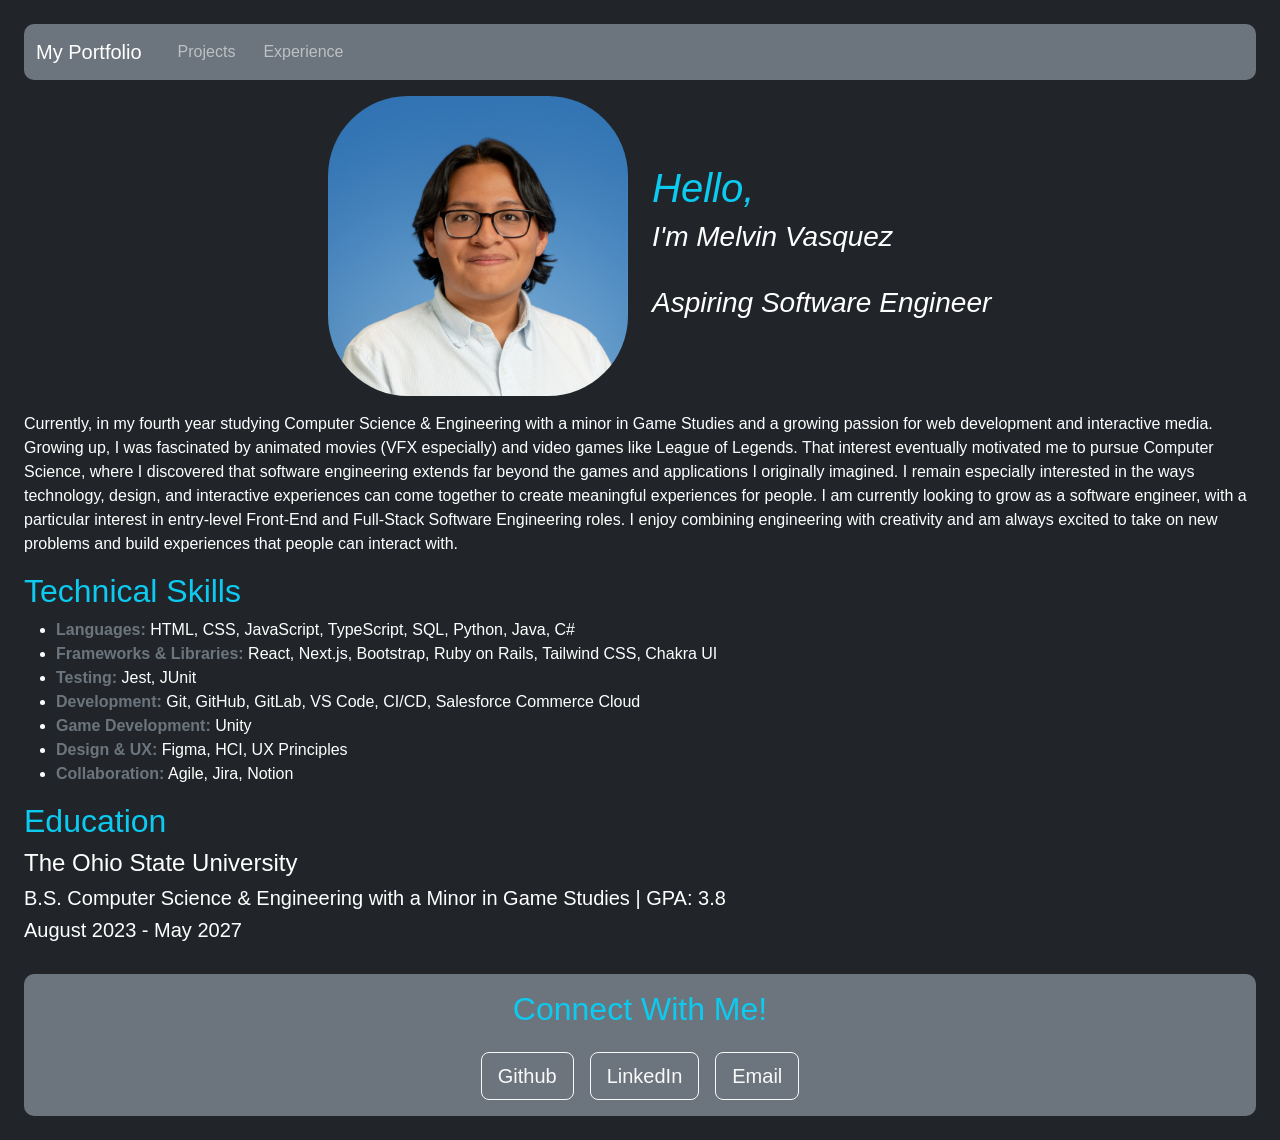
==== pages/index.html @ b380cce4 "upload current state of portfolio website" ====
<!DOCTYPE html>
    <html lang="en"> <!--remember no info goes before this-->
    <head>
        <meta charset="UTF-8">
        <meta name="keywords" content="portfolio website">
        <meta name="author" content="Melvin Joe Vasquez">
        <meta name="viewport" content="width=device-width, initial-scale=1.0">
        <title>My Portfolio</title>
        <link rel="stylesheet" href="../css/bootstrap.min.css">
        <link rel="stylesheet" href="../css/grid.css">
        <link rel="stylesheet" href="../css/bootstrap-grid.css">
        <link rel="stylesheet" href="../css/MyCustom.css">
        <script src="../js/bootstrap.bundle.min.js"></script>

    </head>
    <body class="m-4 bg-dark text-white">
        <!-- Visible content goes here -->
        <header>
            <nav class="navbar navbar-expand-lg navbar-dark bg-gray">
                <a class="navbar-brand" href="index.html">My Portfolio</a>
                <button class="navbar-toggler" type="button" data-bs-toggle="collapse" data-bs-target="#navbarSupportedContent" aria-controls="navbarSupportedContent" aria-expanded="false" aria-label="Toggle navigation bar">
                    <span class="navbar-toggler-icon"></span>
                </button>
                <!--navbar component from bootstrap, reworked example code I found in the docs to fit my needs-->
                <div class="collapse navbar-collapse" id="navbarSupportedContent">
                    <ul class="navbar-nav mr-auto">
                        <li class="nav-item">
                            <a class="nav-link" href="projects.html">Projects</a>
                        </li>
                        <li class="nav-item">
                            <a class="nav-link" href="experience.html">Experience</a>
                        </li>
                        <!--Going to make these pages later-->
                        <!-- <li class="nav-item">
                            <a class="nav-link" href="blog.html">Blog</a>
                        </li>
                        <li class="nav-item">
                            <a class="nav-link" href="contact.html">Contact Me</a>
                        </li> -->
                    </ul>
                </div>
            </nav>
            <!--grid for my introduction-->
            <div id="introduction" class="container p-3">
                <div class="row">
                    <div class="col d-flex justify-content-end">
                        <img width=300 src="../images/my_headshot.png" alt="Melvin Vasquez Headshot">
                    </div>  
                    <div class="col w-100 d-flex flex-column justify-content-center">
                        <h1>Hello,</h1>
                        <h3>I'm Melvin Vasquez</h3> 
                        <br>
                        <h3>Aspiring Software Engineer</h3>
                    </div>
                </div>
            </div>
        </header>
        <main>
            <section id="about">
                <p>
                    Currently, in my fourth year studying Computer Science & Engineering with a minor in Game Studies 
                    and a growing passion for web development and interactive media. Growing up, I was fascinated by animated movies (VFX especially) 
                    and video games like League of Legends. That interest eventually motivated me to pursue Computer Science, where I
                    discovered that software engineering extends far beyond the games and applications I originally imagined. I remain
                    especially interested in the ways technology, design, and interactive experiences can come together to create meaningful
                    experiences for people.
                    I am currently looking to grow as a software engineer, with a particular interest in entry-level Front-End and Full-Stack
                    Software Engineering roles. I enjoy combining engineering with creativity and am always excited to take on new problems
                    and build experiences that people can interact with.
                </p>
            </section>
            <section id="skills">
                <h2>Technical Skills</h2>
                <!--utilized list to showcase my tech stack-->
                <ul>
                    <li><strong>Languages:</strong> HTML, CSS, JavaScript, TypeScript, SQL, Python, Java, C#</li>
                    <li><strong>Frameworks & Libraries:</strong> React, Next.js, Bootstrap, Ruby on Rails, Tailwind CSS, Chakra UI</li>
                    <li><strong>Testing:</strong> Jest, JUnit</li>
                    <li><strong>Development:</strong> Git, GitHub, GitLab, VS Code, CI/CD, Salesforce Commerce Cloud</li>
                    <li><strong>Game Development:</strong> Unity</li>
                    <li><strong>Design & UX:</strong> Figma, HCI, UX Principles</li>
                    <li><strong>Collaboration:</strong> Agile, Jira, Notion</li>
                </ul>
            </section>
            <section id="education">
                <h2>Education</h2>
                <h4>The Ohio State University</h4>
                <h5>B.S. Computer Science & Engineering with a Minor in Game Studies | GPA: 3.8</h5>
                <h5>August 2023 - May 2027</h5>
            </section>
        </main>
        <br>
        <footer class="text-center">
            <h2 class="d-flex justify-content-center py-3">Connect With Me!</h2>
            <div class="d-flex justify-content-center gap-3 pb-3">
                <!--used AI to fix my button styling, I originally had buttons with an "a" tag inside, but that led to issues -->
                <!--learned that a "a" tag inside a button is not valid HTML, so I used an a tag with the bootstrap btn class -->
                <a href="https://github.com/Meliboy" target="_blank" class="btn btn-outline-light btn-lg px-3">Github</a>
                <a href="https://www.linkedin.com/in/melvinjvasquez/" target="_blank" class="btn btn-outline-light btn-lg px-3">LinkedIn</a>
                <a href="mailto:melvin.60834@gmail.com" target="_blank" class="btn btn-outline-light btn-lg px-3">Email</a>
            </div>
        </footer>
    </body>
</html>
---- css/grid.css ----
.themed-grid-col {
  padding-top: .75rem;
  padding-bottom: .75rem;
  background-color: lightgrey;
  border: 1px solid rgba(86, 61, 124, .2);
}

.themed-container {
  padding: .75rem;
  margin-bottom: 1.5rem;
  background-color: rgba(0, 123, 255, .15);
  border: 1px solid rgba(0, 123, 255, .2);
}

.responsiveMain {
  width: 100%;
  height: 400px;
  object-fit: cover;
  
}

.bi {
  vertical-align: -.125em;
  fill: currentColor;
}

.feature-icon {
  display: inline-flex;
  align-items: center;
  justify-content: center;
  width: 4rem;
  height: 4rem;
  margin-bottom: 1rem;
  font-size: 2rem;
  color: #fff;
  border-radius: .75rem;
}

.rounded-4 { border-radius: .5rem; }
.rounded-5 { border-radius: 1rem; }
---- css/MyCustom.css ----
@charset "utf-8";

/* CSS Document */
/*      
use style tag within a head element of html to add inline css    
   			Page Level
            * {}
            Tag Level
            h2 {}
            h1, h2 {}
            Class level
            .column {} 
*/
body {
	font-family: "Gill Sans", "Gill Sans MT", "Myriad Pro", "DejaVu Sans Condensed", Helvetica, Arial, "sans-serif";
}

h1, h2 {
	color: var(--bs-info);
}

li strong {
	color: var(--bs-secondary);
}

img {
	border-radius: 80px;
}

#introduction h1, h3 {
	font-style: italic;
}

nav, footer {
	background-color: var(--bs-secondary);
	border-radius: 10px;
}

header a{
	margin-left: 12px;
}
 
header button{
	margin-right: 12px;
}
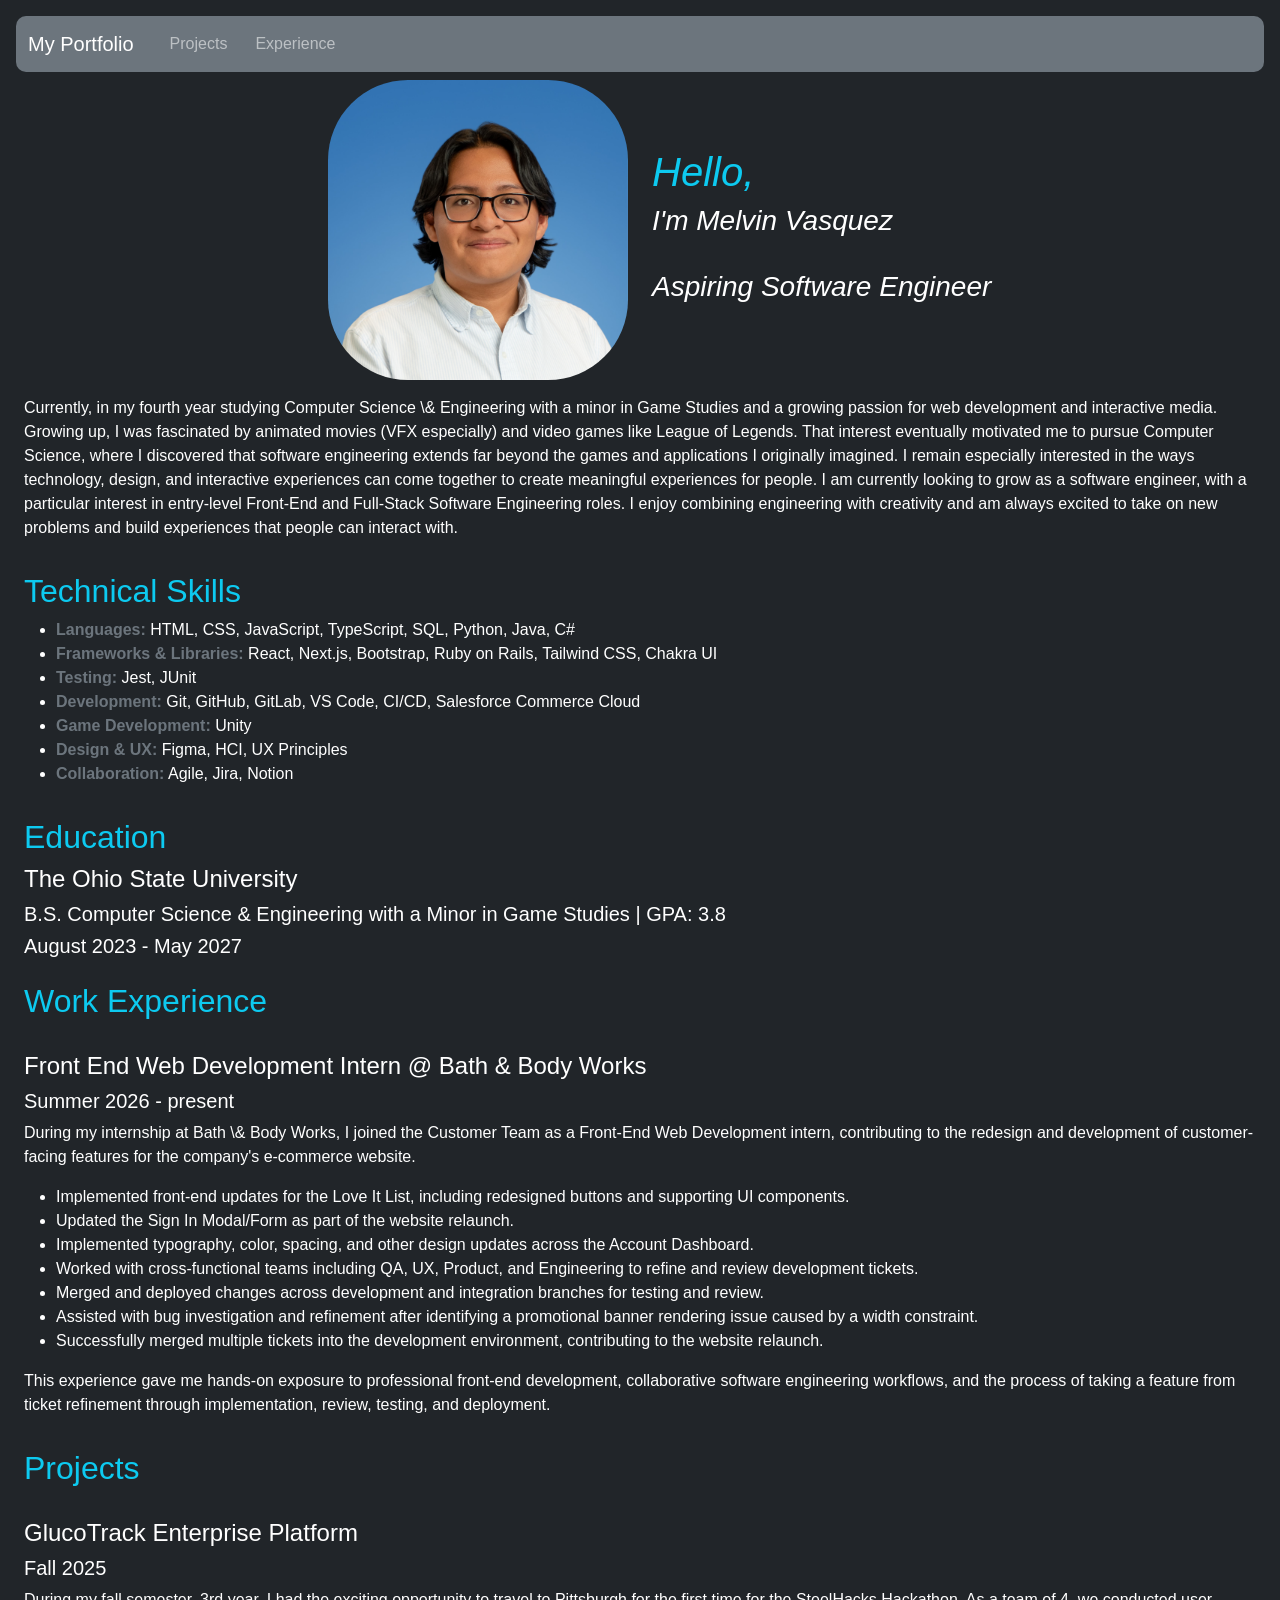
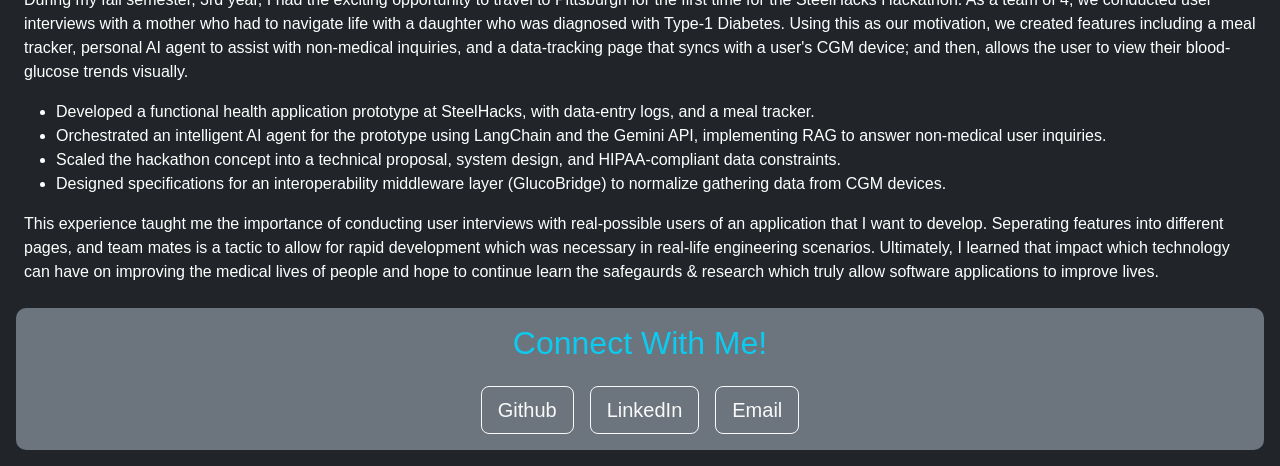
==== commit 4c985a98: "updated website to be a single page" ====
--- a/pages/index.html
+++ b/pages/index.html
@@ -13,15 +13,15 @@
         <script src="../js/bootstrap.bundle.min.js"></script>
 
     </head>
-    <body class="m-4 bg-dark text-white">
+    <body>
         <!-- Visible content goes here -->
         <header>
+            <!--navbar component from bootstrap, reworked example code I found in the docs to fit my needs-->
             <nav class="navbar navbar-expand-lg navbar-dark bg-gray">
                 <a class="navbar-brand" href="index.html">My Portfolio</a>
                 <button class="navbar-toggler" type="button" data-bs-toggle="collapse" data-bs-target="#navbarSupportedContent" aria-controls="navbarSupportedContent" aria-expanded="false" aria-label="Toggle navigation bar">
                     <span class="navbar-toggler-icon"></span>
                 </button>
-                <!--navbar component from bootstrap, reworked example code I found in the docs to fit my needs-->
                 <div class="collapse navbar-collapse" id="navbarSupportedContent">
                     <ul class="navbar-nav mr-auto">
                         <li class="nav-item">
@@ -41,7 +41,7 @@
                 </div>
             </nav>
             <!--grid for my introduction-->
-            <div id="introduction" class="container p-3">
+            <div id="introduction" class="container">
                 <div class="row">
                     <div class="col d-flex justify-content-end">
                         <img width=300 src="../images/my_headshot.png" alt="Melvin Vasquez Headshot">
@@ -58,7 +58,7 @@
         <main>
             <section id="about">
                 <p>
-                    Currently, in my fourth year studying Computer Science & Engineering with a minor in Game Studies 
+                    Currently, in my fourth year studying Computer Science \& Engineering with a minor in Game Studies 
                     and a growing passion for web development and interactive media. Growing up, I was fascinated by animated movies (VFX especially) 
                     and video games like League of Legends. That interest eventually motivated me to pursue Computer Science, where I
                     discovered that software engineering extends far beyond the games and applications I originally imagined. I remain
@@ -88,8 +88,68 @@
                 <h5>B.S. Computer Science & Engineering with a Minor in Game Studies | GPA: 3.8</h5>
                 <h5>August 2023 - May 2027</h5>
             </section>
+             <section id="experience">
+                <h2>Work Experience</h2>
+                <br>
+                <!--perhaps find a way to separate more experiences through some logic, so each experience appears separate and also can be mapped easily when introducing styling-->
+                <h4>Front End Web Development Intern @ Bath & Body Works</h4>
+                <h5>Summer 2026 - present</h5>
+                <!--Intro of Exp-->
+                <p> 
+                    During my internship at Bath \& Body Works, I joined the Customer Team as a Front-End Web Development intern,
+                    contributing to the redesign and development of customer-facing features for the company's e-commerce website.
+                </p>
+                <!--Bullet Points about Exp-->
+                <ul>
+                    <li>Implemented front-end updates for the Love It List, including redesigned buttons and supporting UI components.</li>
+                    <li>Updated the Sign In Modal/Form as part of the website relaunch.</li>
+                    <li>Implemented typography, color, spacing, and other design updates across the Account Dashboard.</li>
+                    <li>Worked with cross-functional teams including QA, UX, Product, and Engineering to refine and review development tickets.</li>
+                    <li>Merged and deployed changes across development and integration branches for testing and review.</li>
+                    <li>Assisted with bug investigation and refinement after identifying a promotional banner rendering issue caused by a width constraint.</li>
+                    <li>Successfully merged multiple tickets into the development environment, contributing to the website relaunch.</li>
+                </ul>
+                <!--Summary-->
+                <p>
+                    This experience gave me hands-on exposure to professional front-end development, collaborative software engineering
+                    workflows, and the process of taking a feature from ticket refinement through implementation, review, testing, and deployment.
+                </p>
+            </section>
+            <section id="projects">
+                <h2>Projects</h2>
+                <br>
+                <h4>GlucoTrack Enterprise Platform</h4>
+                <h5>Fall 2025</h5>
+                <!--Intro of Exp-->
+                <p> 
+                    During my fall semester, 3rd year, I had the exciting opportunity to travel to Pittsburgh for the first time for the SteelHacks Hackathon.
+                    As a team of 4, we conducted user interviews with a mother who had to navigate life with a daughter who was diagnosed with Type-1 Diabetes. 
+                    Using this as our motivation, we created features including a meal tracker, personal AI agent to assist with non-medical inquiries, and a data-tracking page
+                    that syncs with a user's CGM device; and then, allows the user to view their blood-glucose trends visually.
+                </p>
+                <!--Bullet Points about Exp-->
+                <ul>
+                    <li>Developed a functional health application prototype at SteelHacks, with data-entry logs, and a meal tracker.</li>
+                    <li>
+                        Orchestrated an intelligent AI agent for the prototype using LangChain and the Gemini API, implementing
+                        RAG to answer non-medical user inquiries.
+                    </li>
+                    <li> Scaled the hackathon concept into a technical proposal, system design, and HIPAA-compliant data constraints.</li>
+                    <li>
+                        Designed specifications for an interoperability middleware layer (GlucoBridge) to normalize
+                        gathering data from CGM devices.
+                    </li>
+                </ul>
+                <!--Summary-->
+                <p>
+                    This experience taught me the importance of conducting user interviews with real-possible users
+                    of an application that I want to develop. Seperating features into different pages, and team mates
+                    is a tactic to allow for rapid development which was necessary in real-life engineering scenarios. Ultimately,
+                    I learned that impact which technology can have on improving the medical lives of people and hope to continue 
+                    learn the safegaurds & research which truly allow software applications to improve lives.
+                </p>
+            </section>
         </main>
-        <br>
         <footer class="text-center">
             <h2 class="d-flex justify-content-center py-3">Connect With Me!</h2>
             <div class="d-flex justify-content-center gap-3 pb-3">
--- a/css/MyCustom.css
+++ b/css/MyCustom.css
@@ -43,3 +43,14 @@
 header button{
 	margin-right: 12px;
 }
+
+body {
+	margin: 16px;
+	background-color: var(--bs-dark);
+	color: var(--bs-white);
+}
+
+/* Add padding to the sections for better spacing */
+#introduction, #experience, #projects, #about, #skills, #education {
+	padding: 8px;
+}
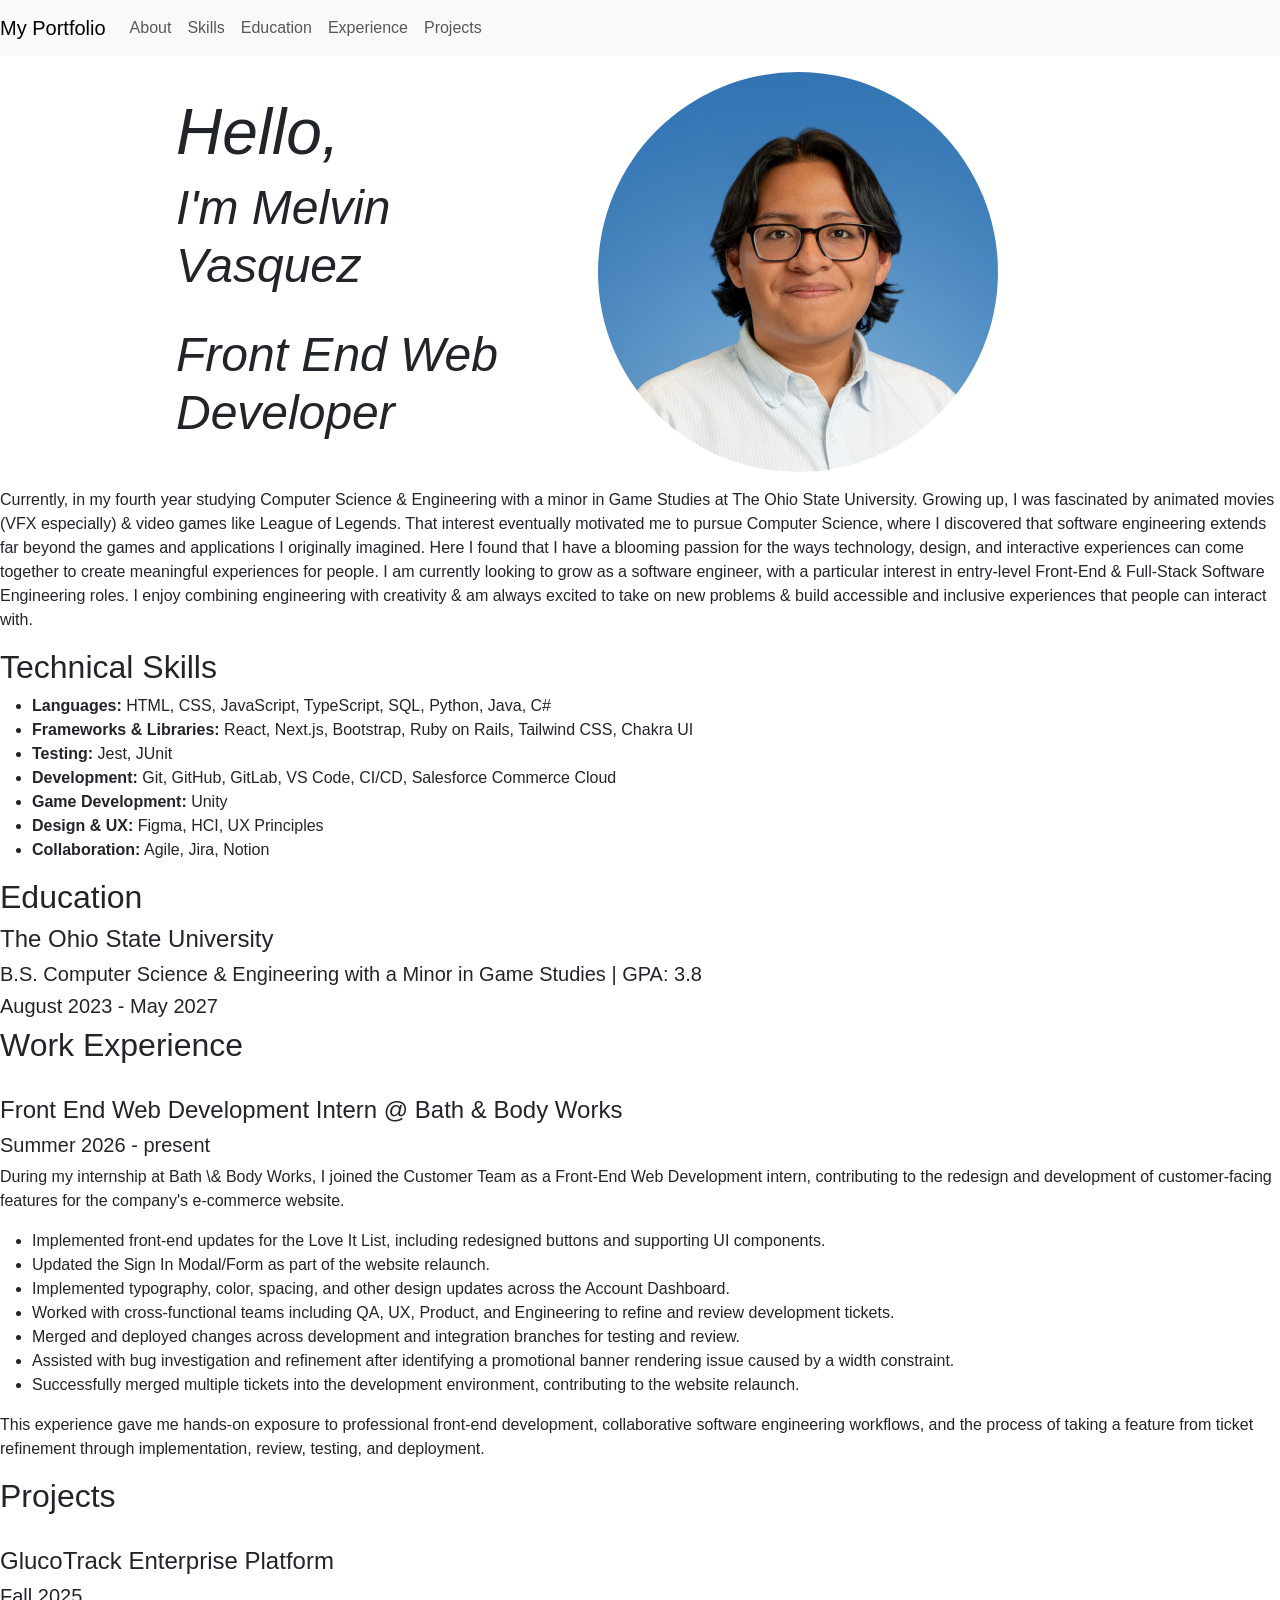
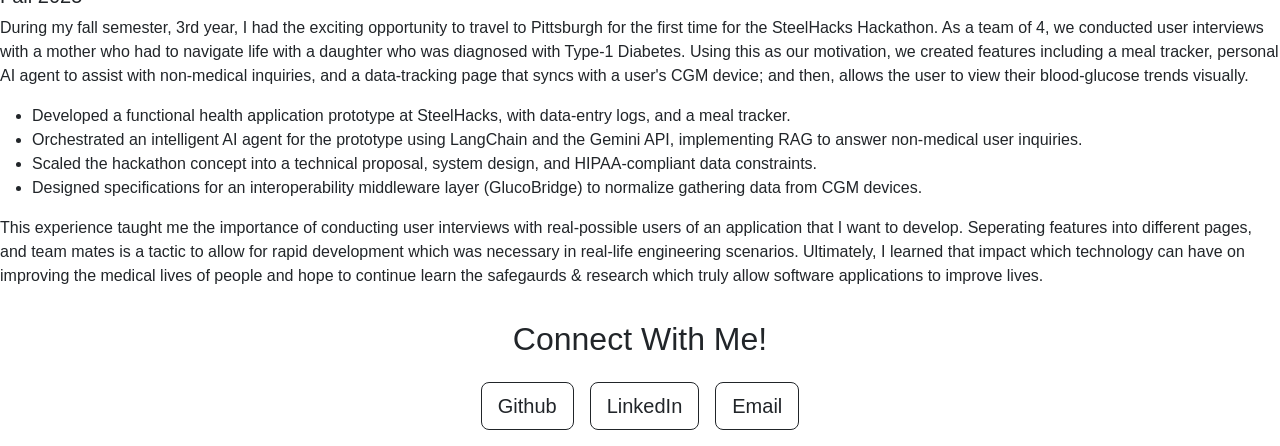
==== commit df0ef174: "updated style to minimalist black & white; improved grid for intro img and text" ====
--- a/pages/index.html
+++ b/pages/index.html
@@ -17,7 +17,7 @@
         <!-- Visible content goes here -->
         <header>
             <!--navbar component from bootstrap, reworked example code I found in the docs to fit my needs-->
-            <nav class="navbar navbar-expand-lg navbar-dark bg-gray">
+            <nav class="navbar navbar-expand-lg navbar-light bg-light">
                 <a class="navbar-brand" href="index.html">My Portfolio</a>
                 <button class="navbar-toggler" type="button" data-bs-toggle="collapse" data-bs-target="#navbarSupportedContent" aria-controls="navbarSupportedContent" aria-expanded="false" aria-label="Toggle navigation bar">
                     <span class="navbar-toggler-icon"></span>
@@ -25,10 +25,19 @@
                 <div class="collapse navbar-collapse" id="navbarSupportedContent">
                     <ul class="navbar-nav mr-auto">
                         <li class="nav-item">
-                            <a class="nav-link" href="projects.html">Projects</a>
+                            <a class="nav-link" href="#about">About</a>
                         </li>
                         <li class="nav-item">
-                            <a class="nav-link" href="experience.html">Experience</a>
+                            <a class="nav-link" href="#skills">Skills</a>
+                        </li>
+                        <li class="nav-item">
+                            <a class="nav-link" href="#education">Education</a>
+                        </li>
+                        <li class="nav-item">
+                            <a class="nav-link" href="#experience">Experience</a>
+                        </li>
+                        <li class="nav-item">
+                            <a class="nav-link" href="#projects">Projects</a>
                         </li>
                         <!--Going to make these pages later-->
                         <!-- <li class="nav-item">
@@ -42,31 +51,29 @@
             </nav>
             <!--grid for my introduction-->
             <div id="introduction" class="container">
-                <div class="row">
-                    <div class="col d-flex justify-content-end">
-                        <img width=300 src="../images/my_headshot.png" alt="Melvin Vasquez Headshot">
+                <div class="row align-items-center">
+                    <div id="introduction-text" class="col-6 text-start">
+                        <h1 class="display-3">Hello,</h1>
+                        <h3 class="display-5">I'm Melvin Vasquez</h3> 
+                        <br>
+                        <h3 class="display-5">Front End Web Developer</h3>
+                    </div>
+                    <div class="col-6">
+                        <img width="400" src="../images/my_headshot.png" alt="Melvin Vasquez Headshot">
                     </div>  
-                    <div class="col w-100 d-flex flex-column justify-content-center">
-                        <h1>Hello,</h1>
-                        <h3>I'm Melvin Vasquez</h3> 
-                        <br>
-                        <h3>Aspiring Software Engineer</h3>
-                    </div>
                 </div>
             </div>
         </header>
         <main>
             <section id="about">
                 <p>
-                    Currently, in my fourth year studying Computer Science \& Engineering with a minor in Game Studies 
-                    and a growing passion for web development and interactive media. Growing up, I was fascinated by animated movies (VFX especially) 
-                    and video games like League of Legends. That interest eventually motivated me to pursue Computer Science, where I
-                    discovered that software engineering extends far beyond the games and applications I originally imagined. I remain
-                    especially interested in the ways technology, design, and interactive experiences can come together to create meaningful
-                    experiences for people.
-                    I am currently looking to grow as a software engineer, with a particular interest in entry-level Front-End and Full-Stack
-                    Software Engineering roles. I enjoy combining engineering with creativity and am always excited to take on new problems
-                    and build experiences that people can interact with.
+                    Currently, in my fourth year studying Computer Science &amp; Engineering with a minor in Game Studies at The Ohio State University.
+                    Growing up, I was fascinated by animated movies (VFX especially) &amp; video games like League of Legends. That interest eventually motivated me to pursue Computer Science, where I
+                    discovered that software engineering extends far beyond the games and applications I originally imagined. Here I found that I have a blooming passion
+                    for the ways technology, design, and interactive experiences can come together to create meaningful experiences for people.
+                    I am currently looking to grow as a software engineer, with a particular interest in entry-level Front-End &amp; Full-Stack
+                    Software Engineering roles. I enjoy combining engineering with creativity &amp; am always excited to take on new problems
+                    &amp; build accessible and inclusive experiences that people can interact with. 
                 </p>
             </section>
             <section id="skills">
@@ -155,9 +162,9 @@
             <div class="d-flex justify-content-center gap-3 pb-3">
                 <!--used AI to fix my button styling, I originally had buttons with an "a" tag inside, but that led to issues -->
                 <!--learned that a "a" tag inside a button is not valid HTML, so I used an a tag with the bootstrap btn class -->
-                <a href="https://github.com/Meliboy" target="_blank" class="btn btn-outline-light btn-lg px-3">Github</a>
-                <a href="https://www.linkedin.com/in/melvinjvasquez/" target="_blank" class="btn btn-outline-light btn-lg px-3">LinkedIn</a>
-                <a href="mailto:melvin.60834@gmail.com" target="_blank" class="btn btn-outline-light btn-lg px-3">Email</a>
+                <a href="https://github.com/Meliboy" target="_blank" class="btn btn-outline-dark btn-lg">Github</a>
+                <a href="https://www.linkedin.com/in/melvinjvasquez/" target="_blank" class="btn btn-outline-dark btn-lg">LinkedIn</a>
+                <a href="mailto:melvin.60834@gmail.com" target="_blank" class="btn btn-outline-dark btn-lg">Email</a>
             </div>
         </footer>
     </body>
--- a/css/MyCustom.css
+++ b/css/MyCustom.css
@@ -15,42 +15,28 @@
 	font-family: "Gill Sans", "Gill Sans MT", "Myriad Pro", "DejaVu Sans Condensed", Helvetica, Arial, "sans-serif";
 }
 
-h1, h2 {
-	color: var(--bs-info);
-}
-
-li strong {
-	color: var(--bs-secondary);
-}
-
 img {
-	border-radius: 80px;
+	border-radius: 50%;
 }
 
 #introduction h1, h3 {
 	font-style: italic;
 }
 
-nav, footer {
-	background-color: var(--bs-secondary);
-	border-radius: 10px;
+@media (min-width: 768px) {
+  	#introduction-text {
+	padding-left: 10rem;
+	}
+	
 }
 
-header a{
-	margin-left: 12px;
-}
- 
-header button{
-	margin-right: 12px;
+#introduction {
+	margin: 16px;
 }
 
-body {
-	margin: 16px;
-	background-color: var(--bs-dark);
-	color: var(--bs-white);
+html {
+	scroll-behavior: smooth;
+	max-width: 1280px;
+	margin: 0 auto;
 }
 
-/* Add padding to the sections for better spacing */
-#introduction, #experience, #projects, #about, #skills, #education {
-	padding: 8px;
-}
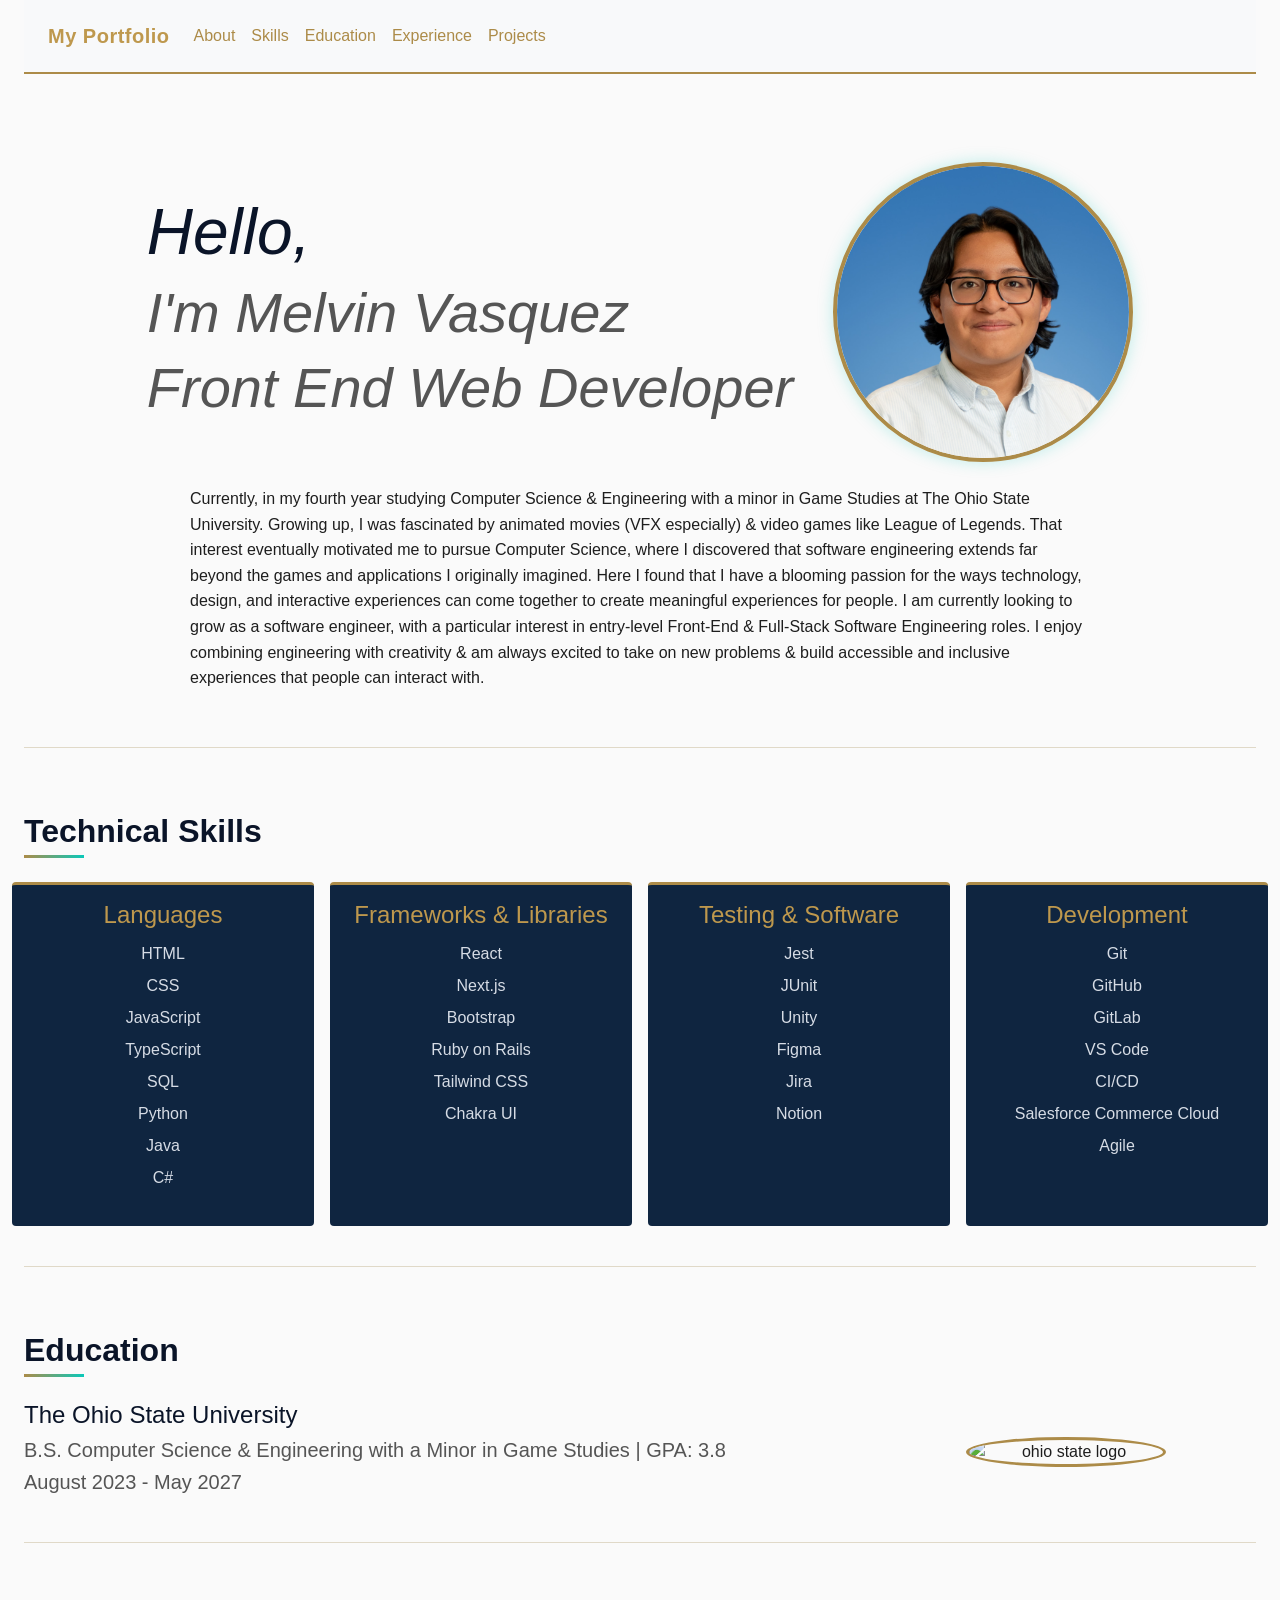
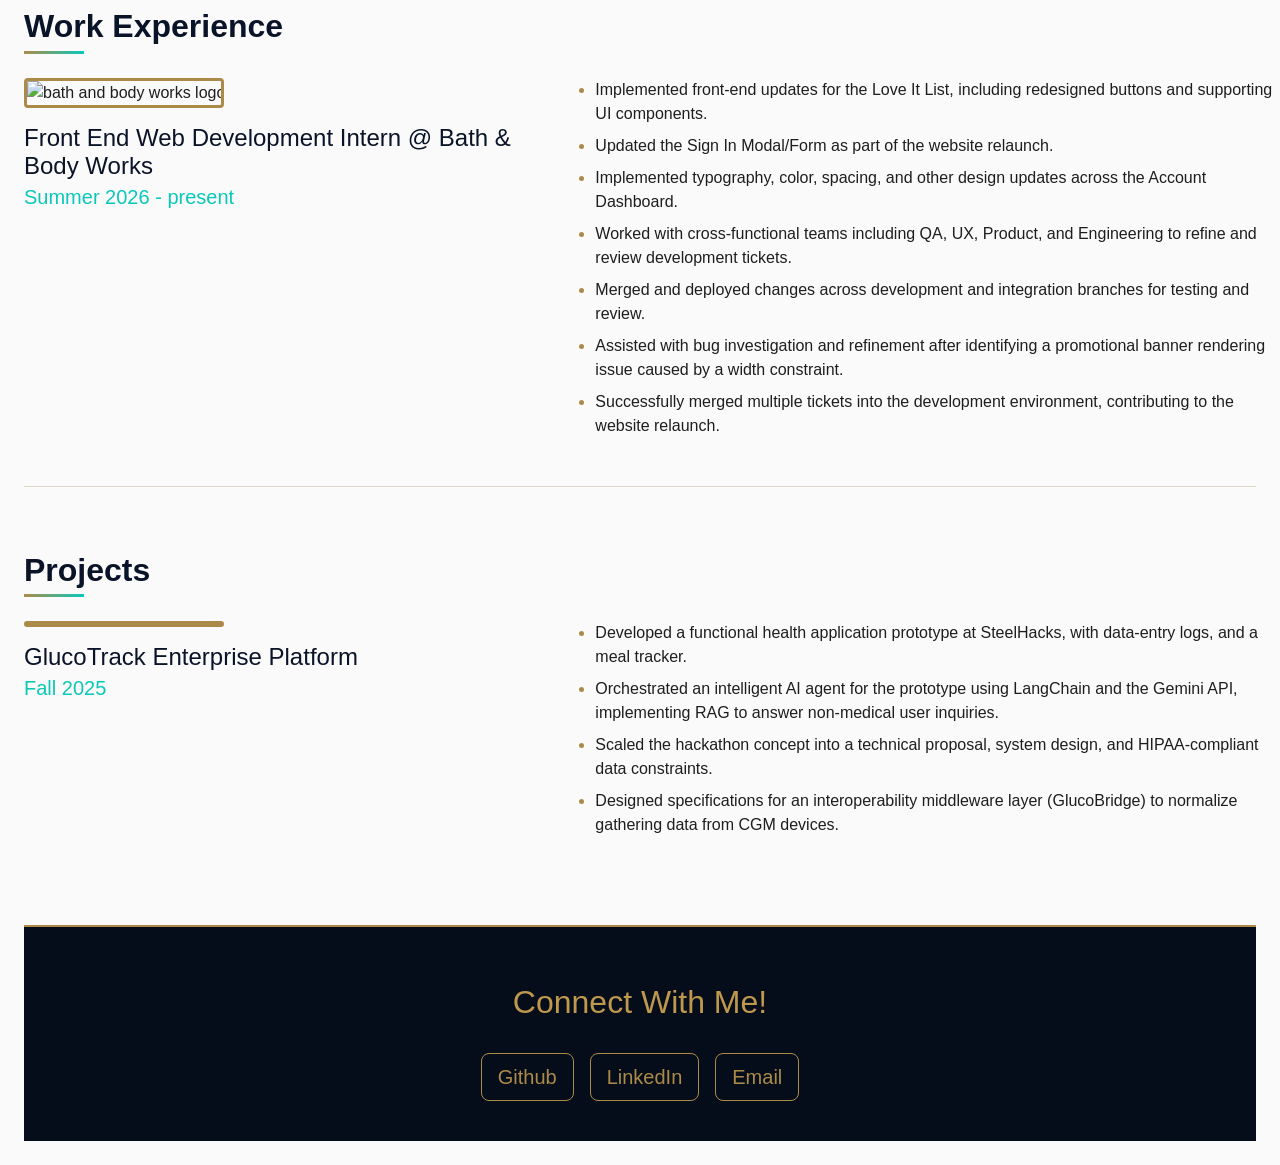
==== commit 75126a7c: "implemented grid layout for webpage, updated css to follow lol color scheme" ====
--- a/pages/index.html
+++ b/pages/index.html
@@ -49,23 +49,20 @@
                     </ul>
                 </div>
             </nav>
-            <!--grid for my introduction-->
-            <div id="introduction" class="container">
-                <div class="row align-items-center">
-                    <div id="introduction-text" class="col-6 text-start">
-                        <h1 class="display-3">Hello,</h1>
-                        <h3 class="display-5">I'm Melvin Vasquez</h3> 
-                        <br>
-                        <h3 class="display-5">Front End Web Developer</h3>
-                    </div>
-                    <div class="col-6">
-                        <img width="400" src="../images/my_headshot.png" alt="Melvin Vasquez Headshot">
-                    </div>  
-                </div>
-            </div>
         </header>
         <main>
             <section id="about">
+                <!--grid for my introduction-->
+                <div id="introduction">
+                    <div id="introduction-text">
+                        <h1 class="display-3 responsive-display">Hello,</h1>
+                        <h3 class="display-4 responsive-display">I'm Melvin Vasquez</h3> 
+                        <h3 class="display-4 responsive-display">Front End Web Developer</h3>
+                    </div>
+                    <div id="introduction-image">
+                        <img src="../images/my_headshot.png" alt="Melvin Vasquez Headshot">
+                    </div>  
+                </div>
                 <p>
                     Currently, in my fourth year studying Computer Science &amp; Engineering with a minor in Game Studies at The Ohio State University.
                     Growing up, I was fascinated by animated movies (VFX especially) &amp; video games like League of Legends. That interest eventually motivated me to pursue Computer Science, where I
@@ -79,89 +76,129 @@
             <section id="skills">
                 <h2>Technical Skills</h2>
                 <!--utilized list to showcase my tech stack-->
-                <ul>
-                    <li><strong>Languages:</strong> HTML, CSS, JavaScript, TypeScript, SQL, Python, Java, C#</li>
-                    <li><strong>Frameworks & Libraries:</strong> React, Next.js, Bootstrap, Ruby on Rails, Tailwind CSS, Chakra UI</li>
-                    <li><strong>Testing:</strong> Jest, JUnit</li>
-                    <li><strong>Development:</strong> Git, GitHub, GitLab, VS Code, CI/CD, Salesforce Commerce Cloud</li>
-                    <li><strong>Game Development:</strong> Unity</li>
-                    <li><strong>Design & UX:</strong> Figma, HCI, UX Principles</li>
-                    <li><strong>Collaboration:</strong> Agile, Jira, Notion</li>
-                </ul>
+                <div id="tech-stack" class="row">
+                    <div class="column">
+                        <h4>Languages</h4>
+                        <ul class="list-skills">
+                            <li>HTML</li>
+                            <li>CSS</li>
+                            <li>JavaScript</li>
+                            <li>TypeScript</li>
+                            <li>SQL</li>
+                            <li>Python</li>
+                            <li>Java</li>
+                            <li>C#</li>
+                        </ul>
+                    </div>
+                    <div class="column">
+                        <h4>Frameworks & Libraries</h4>
+                        <ul class="list-skills">
+                            <li>React</li>
+                            <li>Next.js</li>
+                            <li>Bootstrap</li>
+                            <li>Ruby on Rails</li>
+                            <li>Tailwind CSS</li>
+                            <li>Chakra UI</li>
+                        </ul>
+                    </div>
+                    <div class="column">
+                        <h4>Testing & Software</h4>
+                        <ul class="list-skills">
+                            <li>Jest</li>
+                            <li>JUnit</li>
+                            <li>Unity</li>
+                            <li>Figma</li>
+                            <li>Jira</li>
+                            <li>Notion</li>
+                        </ul>
+                    </div>
+                    <div class="column">
+                        <h4>Development</h4>
+                        <ul class="list-skills">
+                            <li>Git</li>
+                            <li>GitHub</li>
+                            <li>GitLab</li>
+                            <li>VS Code</li>
+                            <li>CI/CD</li>
+                            <li>Salesforce Commerce Cloud</li>
+                            <li>Agile</li>
+                        </ul>
+                    </div>
+                </div>
             </section>
             <section id="education">
                 <h2>Education</h2>
-                <h4>The Ohio State University</h4>
-                <h5>B.S. Computer Science & Engineering with a Minor in Game Studies | GPA: 3.8</h5>
-                <h5>August 2023 - May 2027</h5>
+                <div id="educ-box" class="row">
+                    <div id="degree-info" class="col-9">
+                        <h4>The Ohio State University</h4>
+                        <h5>B.S. Computer Science & Engineering with a Minor in Game Studies | GPA: 3.8</h5>
+                        <h5>August 2023 - May 2027</h5>
+                    </div>
+                    <div id="osu-logo" class="col-3">
+                        <img src="https://encrypted-tbn0.gstatic.com/images?q=tbn:ANd9GcQDU1Oset2z_3jiGU_HCoFk5_4BZC72FenpUqh64TrQYw&s=10" alt="ohio state logo">
+                    </div>
+                </div>
+                
             </section>
              <section id="experience">
                 <h2>Work Experience</h2>
-                <br>
-                <!--perhaps find a way to separate more experiences through some logic, so each experience appears separate and also can be mapped easily when introducing styling-->
-                <h4>Front End Web Development Intern @ Bath & Body Works</h4>
-                <h5>Summer 2026 - present</h5>
-                <!--Intro of Exp-->
-                <p> 
-                    During my internship at Bath \& Body Works, I joined the Customer Team as a Front-End Web Development intern,
-                    contributing to the redesign and development of customer-facing features for the company's e-commerce website.
-                </p>
-                <!--Bullet Points about Exp-->
-                <ul>
-                    <li>Implemented front-end updates for the Love It List, including redesigned buttons and supporting UI components.</li>
-                    <li>Updated the Sign In Modal/Form as part of the website relaunch.</li>
-                    <li>Implemented typography, color, spacing, and other design updates across the Account Dashboard.</li>
-                    <li>Worked with cross-functional teams including QA, UX, Product, and Engineering to refine and review development tickets.</li>
-                    <li>Merged and deployed changes across development and integration branches for testing and review.</li>
-                    <li>Assisted with bug investigation and refinement after identifying a promotional banner rendering issue caused by a width constraint.</li>
-                    <li>Successfully merged multiple tickets into the development environment, contributing to the website relaunch.</li>
-                </ul>
-                <!--Summary-->
-                <p>
-                    This experience gave me hands-on exposure to professional front-end development, collaborative software engineering
-                    workflows, and the process of taking a feature from ticket refinement through implementation, review, testing, and deployment.
-                </p>
+                <div id="experience-list">
+                    <div class="row">
+                        <div class="col-5">
+                            <div id="list-image">
+                                <img src="https://images.seeklogo.com/logo-png/50/1/bath-body-works-logo-png_seeklogo-508832.png" alt="bath and body works logo">
+                            </div>
+                            <div id="list-name-time">
+                                <h4>Front End Web Development Intern @ Bath & Body Works</h4>
+                                <h5>Summer 2026 - present</h5>
+                            </div>
+                        </div>
+                        <div class="col-7" id="exp-accomplishments">
+                            <ul>
+                                <li>Implemented front-end updates for the Love It List, including redesigned buttons and supporting UI components.</li>
+                                <li>Updated the Sign In Modal/Form as part of the website relaunch.</li>
+                                <li>Implemented typography, color, spacing, and other design updates across the Account Dashboard.</li>
+                                <li>Worked with cross-functional teams including QA, UX, Product, and Engineering to refine and review development tickets.</li>
+                                <li>Merged and deployed changes across development and integration branches for testing and review.</li>
+                                <li>Assisted with bug investigation and refinement after identifying a promotional banner rendering issue caused by a width constraint.</li>
+                                <li>Successfully merged multiple tickets into the development environment, contributing to the website relaunch.</li>
+                            </ul>     
+                        </div>
+                    </div>
+                </div>
             </section>
             <section id="projects">
                 <h2>Projects</h2>
-                <br>
-                <h4>GlucoTrack Enterprise Platform</h4>
-                <h5>Fall 2025</h5>
-                <!--Intro of Exp-->
-                <p> 
-                    During my fall semester, 3rd year, I had the exciting opportunity to travel to Pittsburgh for the first time for the SteelHacks Hackathon.
-                    As a team of 4, we conducted user interviews with a mother who had to navigate life with a daughter who was diagnosed with Type-1 Diabetes. 
-                    Using this as our motivation, we created features including a meal tracker, personal AI agent to assist with non-medical inquiries, and a data-tracking page
-                    that syncs with a user's CGM device; and then, allows the user to view their blood-glucose trends visually.
-                </p>
-                <!--Bullet Points about Exp-->
-                <ul>
-                    <li>Developed a functional health application prototype at SteelHacks, with data-entry logs, and a meal tracker.</li>
-                    <li>
-                        Orchestrated an intelligent AI agent for the prototype using LangChain and the Gemini API, implementing
-                        RAG to answer non-medical user inquiries.
-                    </li>
-                    <li> Scaled the hackathon concept into a technical proposal, system design, and HIPAA-compliant data constraints.</li>
-                    <li>
-                        Designed specifications for an interoperability middleware layer (GlucoBridge) to normalize
-                        gathering data from CGM devices.
-                    </li>
-                </ul>
-                <!--Summary-->
-                <p>
-                    This experience taught me the importance of conducting user interviews with real-possible users
-                    of an application that I want to develop. Seperating features into different pages, and team mates
-                    is a tactic to allow for rapid development which was necessary in real-life engineering scenarios. Ultimately,
-                    I learned that impact which technology can have on improving the medical lives of people and hope to continue 
-                    learn the safegaurds & research which truly allow software applications to improve lives.
-                </p>
+                <div id="projects-list">
+                    <div class="row">
+                        <div class="col-5">
+                            <div id="list-image"></div>
+                            <div id="list-name-time">
+                                <h4>GlucoTrack Enterprise Platform</h4>
+                                <h5>Fall 2025</h5>
+                            </div>
+                        </div>
+                        <div class="col-7" id="list-accomplishments">
+                            <ul>
+                                <li>Developed a functional health application prototype at SteelHacks, with data-entry logs, and a meal tracker.</li>
+                                <li>
+                                    Orchestrated an intelligent AI agent for the prototype using LangChain and the Gemini API, implementing
+                                    RAG to answer non-medical user inquiries.
+                                </li>
+                                <li> Scaled the hackathon concept into a technical proposal, system design, and HIPAA-compliant data constraints.</li>
+                                <li>
+                                    Designed specifications for an interoperability middleware layer (GlucoBridge) to normalize
+                                    gathering data from CGM devices.
+                                </li>
+                            </ul>
+                        </div>
+                    </div>
+                </div>
             </section>
         </main>
         <footer class="text-center">
             <h2 class="d-flex justify-content-center py-3">Connect With Me!</h2>
             <div class="d-flex justify-content-center gap-3 pb-3">
-                <!--used AI to fix my button styling, I originally had buttons with an "a" tag inside, but that led to issues -->
-                <!--learned that a "a" tag inside a button is not valid HTML, so I used an a tag with the bootstrap btn class -->
                 <a href="https://github.com/Meliboy" target="_blank" class="btn btn-outline-dark btn-lg">Github</a>
                 <a href="https://www.linkedin.com/in/melvinjvasquez/" target="_blank" class="btn btn-outline-dark btn-lg">LinkedIn</a>
                 <a href="mailto:melvin.60834@gmail.com" target="_blank" class="btn btn-outline-dark btn-lg">Email</a>
--- a/css/MyCustom.css
+++ b/css/MyCustom.css
@@ -1,42 +1,304 @@
 @charset "utf-8";
 
-/* CSS Document */
-/*      
-use style tag within a head element of html to add inline css    
-   			Page Level
-            * {}
-            Tag Level
-            h2 {}
-            h1, h2 {}
-            Class level
-            .column {} 
-*/
+:root {
+	--space-xs: 8px;
+	--space-sm: 16px;
+	--space-md: 24px;
+	--space-lg: 40px;
+	--space-xl: 64px;
+
+	/* ---- LoL-inspired palette ---- */
+	--color-navy: #0a1428;       /* deep background navy */
+	--color-navy-dark: #060d1a;  /* deeper navy for nav/footer contrast */
+	--color-navy-light: #0f2540; /* lighter navy for panels */
+	--color-gold: #ac8b48;       /* muted gold, primary accent */
+	--color-gold-bright: #be984d;/* pale gold/cream for text on dark */
+	--color-teal: #0ac8b9;       /* LoL teal, used sparingly */
+	--color-text: #1e1e1e;       /* body text on light background */
+	--color-text-muted: #555;
+}
+
 body {
 	font-family: "Gill Sans", "Gill Sans MT", "Myriad Pro", "DejaVu Sans Condensed", Helvetica, Arial, "sans-serif";
-}
-
-img {
-	border-radius: 50%;
-}
-
-#introduction h1, h3 {
-	font-style: italic;
-}
-
-@media (min-width: 768px) {
-  	#introduction-text {
-	padding-left: 10rem;
-	}
-	
-}
-
-#introduction {
-	margin: 16px;
+	padding: var(--space-md);
+	padding-top: 0;
+	color: var(--color-text);
+	background-color: #fafafa;
 }
 
 html {
 	scroll-behavior: smooth;
 	max-width: 1280px;
+	min-width: 300px;
 	margin: 0 auto;
 }
 
+/* ---- Nav: dark navy bar with gold text, like a champion select header ---- */
+nav {
+	padding: var(--space-sm) var(--space-md) !important;
+	margin: 0 0 var(--space-md) 0;
+	background-color: var(--color-navy-dark) !important;
+	border-bottom: 2px solid var(--color-gold);
+}
+
+.navbar-brand {
+	color: var(--color-gold-bright) !important;
+	font-weight: bold;
+	font-size: 1.25rem;
+	letter-spacing: 0.5px;
+}
+
+.nav-link {
+	color: var(--color-gold) !important;
+	transition: color 0.2s ease;
+}
+
+.nav-link:hover {
+	color: var(--color-teal) !important;
+}
+
+.navbar-toggler {
+	border-color: var(--color-gold) !important;
+}
+
+.navbar-toggler-icon {
+	filter: invert(75%) sepia(20%) saturate(400%) hue-rotate(0deg);
+}
+
+/* ---- Section rhythm ---- */
+section {
+	padding-top: var(--space-xl);
+	padding-bottom: var(--space-lg);
+	border-bottom: 1px solid #e0d9c8;
+}
+
+section:last-of-type {
+	border-bottom: none;
+}
+
+section h2 {
+	margin-bottom: var(--space-md);
+	color: var(--color-navy);
+	font-weight: bold;
+	position: relative;
+	display: inline-block;
+	padding-bottom: var(--space-xs);
+}
+
+/* gold underline accent beneath each section heading */
+section h2::after {
+	content: "";
+	position: absolute;
+	left: 0;
+	bottom: 0;
+	width: 60px;
+	height: 3px;
+	background: linear-gradient(90deg, var(--color-gold), var(--color-teal));
+}
+
+/* ---- About / Introduction ---- */
+#introduction {
+	display: flex;
+	justify-content: center;
+	align-items: center;
+	gap: var(--space-lg);
+	width: fit-content;
+	margin: 0 auto var(--space-md);
+}
+
+#introduction h1,
+h3 {
+	font-style: italic;
+}
+
+#introduction h1 {
+	color: var(--color-navy);
+}
+
+#introduction-text h3 {
+	margin-top: var(--space-xs);
+	color: var(--color-text-muted);
+}
+
+#introduction img {
+	border-radius: 50%;
+	width: 300px;
+	height: auto;
+	display: block;
+	border: 4px solid var(--color-gold);
+	box-shadow: 0 0 16px rgba(10, 200, 185, 0.25);
+}
+
+#about p {
+	margin-top: var(--space-md);
+	line-height: 1.6;
+	max-width: 900px;
+	margin-left: auto;
+	margin-right: auto;
+}
+
+/* ---- Skills ---- */
+#tech-stack {
+	gap: var(--space-sm);
+}
+
+#tech-stack .column {
+	flex: 1;
+	text-align: center;
+	padding: var(--space-sm) var(--space-xs);
+	border-radius: 4px;
+	background-color: var(--color-navy-light);
+	border-top: 3px solid var(--color-gold);
+}
+
+#tech-stack .column h4 {
+	margin-bottom: var(--space-xs);
+	color: var(--color-gold-bright);
+}
+
+.list-skills {
+	list-style: none;
+	padding: 0;
+}
+
+.list-skills li {
+	padding: 4px 0;
+	color: #d6dce5;
+}
+
+/* ---- Education ---- */
+#educ-box {
+	display: flex;
+	flex-wrap: nowrap;
+	align-items: center;
+	justify-content: space-between;
+	gap: var(--space-md);
+}
+
+#degree-info {
+	flex: 1;
+}
+
+#degree-info h4 {
+	color: var(--color-navy);
+}
+
+#degree-info h5 {
+	margin-top: var(--space-xs);
+	font-weight: normal;
+	color: var(--color-text-muted);
+}
+
+#osu-logo {
+	flex: 0 0 auto;
+	text-align: center;
+}
+
+#educ-box img {
+	width: 200px;
+	height: auto;
+	display: block;
+	border-radius: 50%;
+	border: 3px solid var(--color-gold);
+}
+
+/* ---- Experience & Projects (shared structure) ---- */
+#experience-list .row,
+#projects-list .row {
+	display: flex;
+	flex-wrap: nowrap;
+	align-items: flex-start;
+	gap: var(--space-md);
+	margin-bottom: var(--space-lg);
+}
+
+#experience-list .row:last-child,
+#projects-list .row:last-child {
+	margin-bottom: 0;
+}
+
+/* left column: image + name/time */
+#experience-list .col-4,
+#projects-list .col-4 {
+	flex: 0 0 220px;
+	display: flex;
+	flex-direction: column;
+}
+
+/* right column: bullet list */
+#experience-list .col-8,
+#projects-list .col-8 {
+	flex: 1;
+	min-width: 0;
+}
+
+#list-image {
+	width: 200px;
+	margin-bottom: var(--space-sm);
+	border: 3px solid var(--color-gold);
+	border-radius: 4px;
+	overflow: hidden;
+}
+
+#list-image img {
+	width: 200px;
+	height: auto;
+	display: block;
+}
+
+#list-name-time h4 {
+	margin-bottom: 4px;
+	color: var(--color-navy);
+}
+
+#list-name-time h5 {
+	font-weight: normal;
+	color: var(--color-teal);
+}
+
+#exp-accomplishments ul,
+#list-accomplishments ul {
+	padding-left: var(--space-md);
+	margin: 0;
+}
+
+#exp-accomplishments li,
+#list-accomplishments li {
+	padding-bottom: var(--space-xs);
+	line-height: 1.5;
+}
+
+#exp-accomplishments li::marker,
+#list-accomplishments li::marker {
+	color: var(--color-gold);
+}
+
+/* ---- Footer: dark navy footer, mirrors nav ---- */
+footer {
+	padding-top: var(--space-lg);
+	padding-bottom: var(--space-md);
+	margin-top: var(--space-lg);
+	background-color: var(--color-navy-dark);
+	border-top: 2px solid var(--color-gold);
+}
+
+footer h2 {
+	margin-bottom: var(--space-sm);
+	color: var(--color-gold-bright);
+}
+
+footer h2::after {
+	display: none;
+}
+
+.btn-outline-dark {
+	color: var(--color-gold) !important;
+	border-color: var(--color-gold) !important;
+	background-color: transparent !important;
+}
+
+.btn-outline-dark:hover {
+	color: var(--color-navy) !important;
+	background-color: var(--color-gold) !important;
+	border-color: var(--color-gold) !important;
+}
